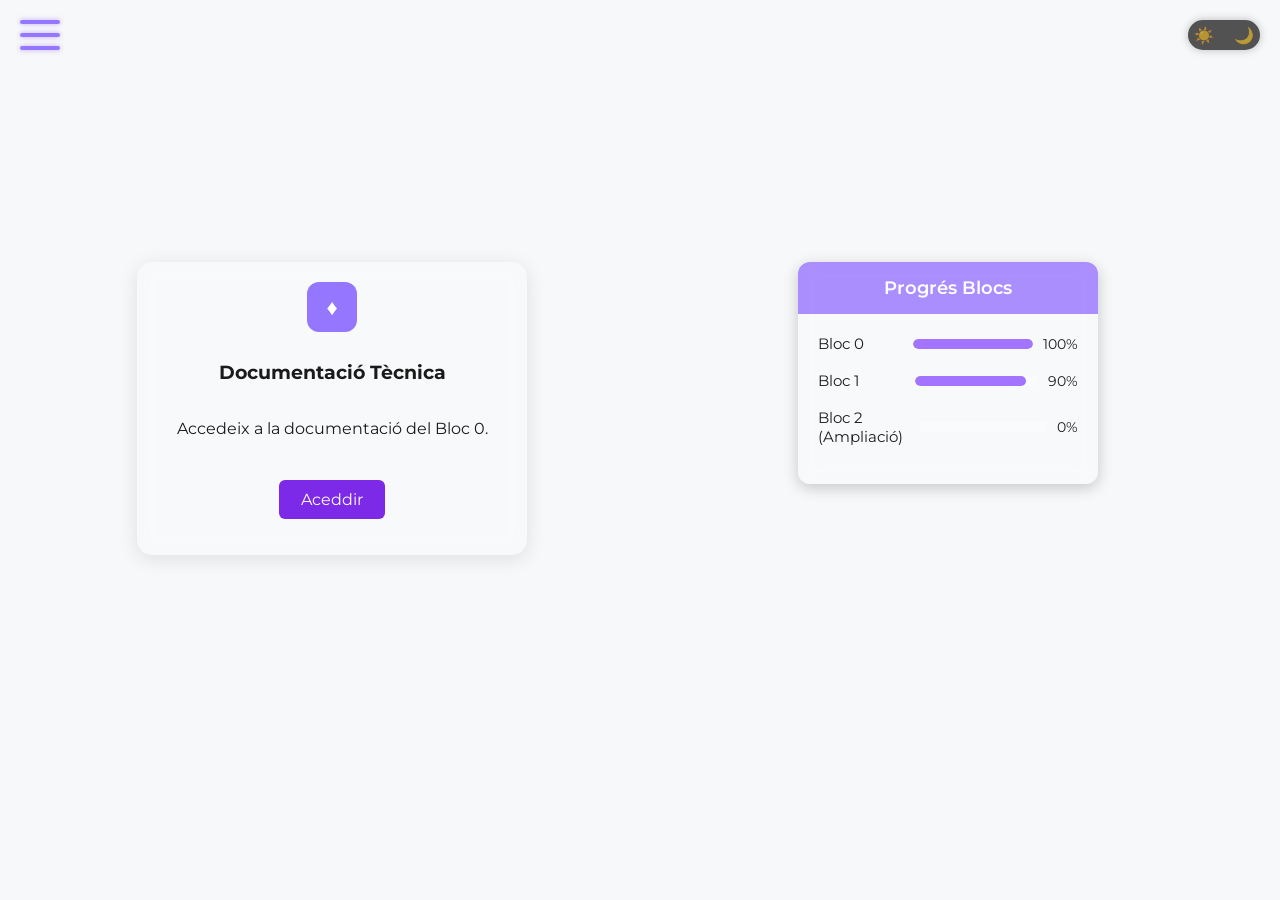
==== index.html @ 5a13313e "Add files via upload" ====
<!DOCTYPE html>
<html lang="ca">
<head>
  <meta charset="UTF-8" />
  <meta name="viewport" content="width=device-width, initial-scale=1.0" />
  <title>Pàgina Principal</title>
  <link rel="icon" type="image/x-icon" href="logo.ico" />
  <link rel="stylesheet" href="styles.css" />
  <link href="https://fonts.googleapis.com/css2?family=Montserrat:wght@300;400;500;600;700&display=swap" rel="stylesheet">
</head>

<body>
  <!-- Botón modo claro/oscuro -->
  <input type="checkbox" id="checkboxInput" />
  <label for="checkboxInput" class="toggleSwitch">
    <span class="sun">☀️</span>
    <span class="moon">🌙</span>
  </label>

  <!-- Menú hamburguesa -->
  <label class="burger" for="burger">
    <input type="checkbox" id="burger" />
    <span></span>
    <span></span>
    <span></span>
  </label>

  <!-- Menú de navegación -->
  <nav class="nav-menu">
    <ul>
      <li><a href="B0/indexb-0.html">Documentació Tècnica</a></li>
      <!-- 
      <li><a href="#">Proyectos</a></li>
      <li><a href="#">Servicios</a></li>
      -->
      <li><a href="#">Contacto</a></li>
    </ul>

    <!-- Barra de búsqueda -->
    <div class="group">
      <svg viewBox="0 0 24 24" aria-hidden="true" class="search-icon">
        <g>
          <path
            d="M21.53 20.47l-3.66-3.66C19.195 15.24 20 13.214 20 11c0-4.97-4.03-9-9-9s-9 
            4.03-9 9 4.03 9 9 9c2.215 0 4.24-.804 5.808-2.13l3.66 
            3.66c.147.146.34.22.53.22s.385-.073.53-.22c.295-.293.295-.767.002-1.06zM3.5 
            11c0-4.135 3.365-7.5 7.5-7.5s7.5 
            3.365 7.5 7.5-3.365 7.5-7.5 7.5-7.5-3.365-7.5-7.5z">
          </path>
        </g>
      </svg>
      <input id="query" class="input" type="search" placeholder="Buscar..." name="searchbar" />
    </div>
  </nav>

  <h1 class="main-title">Pàgina Principal</h1>





  <!-- Tarjetas de ejemplo -->
<div class="cards-container">
  <div class="card">
    <div class="icon">♦︎</div>
    <h3>Documentació Tècnica</h3>
    <p>Accedeix a la documentació del Bloc 0.<p>
    <button class="button" onclick="window.location.href='B0/B0A2.html'">
    Aceddir
    </button>

  </div>

 

    
  
  <div class="progress-card">
  <div class="header">Progrés Blocs</div>
  <div class="body">
    <div class="skill">
      <div class="skill-name html">Bloc 0</div>
      <div class="skill-level">
        <div style="width: 100%" class="skill-percent"></div>
      </div>
      <div class="skill-percent-number">100%</div>
    </div>

    <div class="skill">
      <div class="skill-name css">Bloc 1</div>
      <div class="skill-level">
        <div style="width: 90%" class="skill-percent"></div>
      </div>
      <div class="skill-percent-number">90%</div>
    </div>

    <div class="skill">
      <div class="skill-name js">Bloc 2 (Ampliació)</div>
      <div class="skill-level">
        <div style="width: 0%" class="skill-percent"></div>
      </div>
      <div class="skill-percent-number">0%</div>
    </div>
  </div>
</div>




  <script src="script.js"></script>
  <audio id="clickSound" src="sonidos/sonido boton.mp3" preload="auto"></audio>
</body>
</html>
---- styles.css ----
/* === Tipografía general === */
body {
  font-family: 'Montserrat', sans-serif;
  background-color: #f7f8fa;
  color: #1c1c1c;
  transition: background-color 0.3s ease, color 0.3s ease;
}

/* === Botón modo claro/oscuro === */
#checkboxInput {
  display: none;
}

.toggleSwitch {
  display: flex;
  align-items: center;
  justify-content: space-between;
  position: absolute;
  top: 20px;
  right: 20px;
  width: 60px;
  height: 30px;
  background-color: rgb(82, 82, 82);
  border-radius: 20px;
  cursor: pointer;
  transition-duration: 0.3s;
  padding: 0 6px;
  box-shadow: 0 0 8px rgba(0, 0, 0, 0.25);
  z-index: 20;
}

.toggleSwitch .sun,
.toggleSwitch .moon {
  font-size: 16px;
  opacity: 0.6;
  transition: opacity 0.3s;
}

#checkboxInput:checked + .toggleSwitch {
  background-color: rgb(148, 118, 255);
}

#checkboxInput:checked + .toggleSwitch .sun {
  opacity: 1;
}

#checkboxInput:checked + .toggleSwitch .moon {
  opacity: 0.3;
}

/* === Menú hamburguesa === */
.burger {
  position: fixed;
  top: 20px;
  left: 20px;
  width: 40px;
  height: 30px;
  background: transparent;
  cursor: pointer;
  display: block;
  z-index: 30;
}

.burger input {
  display: none;
}

.burger span {
  display: block;
  position: absolute;
  height: 4px;
  width: 100%;
  background: rgb(148, 118, 255);
  border-radius: 9px;
  opacity: 1;
  left: 0;
  transform: rotate(0deg);
  transition: 0.25s ease-in-out;
  box-shadow: 0 0 5px rgba(148, 118, 255, 0.6);
}

.burger span:nth-of-type(1) { top: 0; transform-origin: left center; }
.burger span:nth-of-type(2) { top: 50%; transform: translateY(-50%); transform-origin: left center; }
.burger span:nth-of-type(3) { top: 100%; transform: translateY(-100%); transform-origin: left center; }

.burger input:checked ~ span:nth-of-type(1) {
  transform: rotate(45deg);
  top: 0;
  left: 5px;
}

.burger input:checked ~ span:nth-of-type(2) {
  width: 0%;
  opacity: 0;
}

.burger input:checked ~ span:nth-of-type(3) {
  transform: rotate(-45deg);
  top: 28px;
  left: 5px;
}

/* === Menú desplegable === */
.nav-menu {
  position: fixed;
  top: 0;
  left: -100%;
  width: 250px;
  height: 100%;
  backdrop-filter: blur(10px);
  background: rgba(124, 58, 237, 0.35);
  box-shadow: 5px 0 20px rgba(0, 0, 0, 0.2);
  border-right: 1px solid rgba(255, 255, 255, 0.2);
  transition: left 0.5s ease;
  padding: 80px 20px 20px;
  z-index: 25;
}

.nav-menu.active {
  left: 0;
}

.nav-menu ul {
  list-style: none;
  padding: 0;
}

.nav-menu ul li {
  margin: 20px 0;
}

.nav-menu ul li a {
  color: white;
  text-decoration: none;
  font-weight: 500;
  transition: color 0.3s;
}

.nav-menu ul li a:hover {
  color: #d1c4ff;
}

/* === Barra de búsqueda === */
.group {
  margin-top: 20px;
  display: flex;
  align-items: center;
  position: relative;
}

.input {
  font-family: "Montserrat", sans-serif;
  width: 100%;
  height: 45px;
  padding-left: 2.5rem;
  border: none;
  border-radius: 12px;
  background-color: rgba(22, 23, 29, 0.6);
  color: #e0dfff;
  outline: none;
  transition: all 0.25s ease;
}

.input::placeholder {
  color: #bdbecb;
}

.search-icon {
  position: absolute;
  left: 1rem;
  fill: #bdbecb;
  width: 1rem;
  height: 1rem;
  pointer-events: none;
}

/* === Tarjetas === */
.card {
  background-color: #fff;
  border-radius: 16px;
  padding: 25px;
  max-width: 320px;
  margin: 40px auto;
  box-shadow: 0 4px 10px rgba(0, 0, 0, 0.1);
  text-align: center;
  transition: all 0.3s ease;
}

.card:hover {
  transform: translateY(-6px);
  box-shadow: 0 0 30px rgba(148, 118, 255, 0.5);
}

.icon {
  background-color: rgb(148, 118, 255);
  color: white;
  font-size: 22px;
  width: 50px;
  height: 50px;
  border-radius: 12px;
  display: flex;
  align-items: center;
  justify-content: center;
  margin: 0 auto 10px;
}

/* === Modo oscuro === */
body.dark-mode {
  background-color: #0f172a;
  color: #e2e8f0;
}

body.dark-mode .card {
  background-color: #1e293b;
  color: #e2e8f0;
}

body.dark-mode .nav-menu {
  background: rgba(60, 40, 120, 0.35);
}

body.dark-mode .burger span {
  background: white;
}


/* ===========================
   ESTILO GENERAL DE BOTONES
=========================== */
.button {
  position: relative;
  padding: 10px 22px;
  border-radius: 6px;
  border: none;
  color: #fff;
  cursor: pointer;
  background-color: #7d2ae8;
  transition: all 0.2s ease;
  font-family: 'Montserrat', sans-serif;
  font-size: 1rem;
}

.button:active {
  transform: scale(0.96);
}

.button:before,
.button:after {
  position: absolute;
  content: "";
  width: 150%;
  left: 50%;
  height: 100%;
  transform: translateX(-50%);
  z-index: -1000;
  background-repeat: no-repeat;
}

.button:hover:before {
  top: -70%;
  background-image: radial-gradient(circle, #7d2ae8 20%, transparent 20%),
    radial-gradient(circle, transparent 20%, #7d2ae8 20%, transparent 30%),
    radial-gradient(circle, #7d2ae8 20%, transparent 20%),
    radial-gradient(circle, #7d2ae8 20%, transparent 20%),
    radial-gradient(circle, transparent 10%, #7d2ae8 15%, transparent 20%),
    radial-gradient(circle, #7d2ae8 20%, transparent 20%),
    radial-gradient(circle, #7d2ae8 20%, transparent 20%),
    radial-gradient(circle, #7d2ae8 20%, transparent 20%),
    radial-gradient(circle, #7d2ae8 20%, transparent 20%);
  background-size: 10% 10%, 20% 20%, 15% 15%, 20% 20%, 18% 18%, 10% 10%, 15% 15%,
    10% 10%, 18% 18%;
  background-position: 50% 120%;
  animation: greentopBubbles 0.6s ease;
}

@keyframes greentopBubbles {
  0% {
    background-position: 5% 90%, 10% 90%, 10% 90%, 15% 90%, 25% 90%, 25% 90%,
      40% 90%, 55% 90%, 70% 90%;
  }
  50% {
    background-position: 0% 80%, 0% 20%, 10% 40%, 20% 0%, 30% 30%, 22% 50%,
      50% 50%, 65% 20%, 90% 30%;
  }
  100% {
    background-position: 0% 70%, 0% 10%, 10% 30%, 20% -10%, 30% 20%, 22% 40%,
      50% 40%, 65% 10%, 90% 20%;
    background-size: 0% 0%;
  }
}

.button:hover::after {
  bottom: -70%;
  background-image: radial-gradient(circle, #7d2ae8 20%, transparent 20%),
    radial-gradient(circle, #7d2ae8 20%, transparent 20%),
    radial-gradient(circle, transparent 10%, #7d2ae8 15%, transparent 20%),
    radial-gradient(circle, #7d2ae8 20%, transparent 20%),
    radial-gradient(circle, #7d2ae8 20%, transparent 20%),
    radial-gradient(circle, #7d2ae8 20%, transparent 20%),
    radial-gradient(circle, #7d2ae8 20%, transparent 20%);
  background-size: 15% 15%, 20% 20%, 18% 18%, 20% 20%, 15% 15%, 20% 20%, 18% 18%;
  background-position: 50% 0%;
  animation: greenbottomBubbles 0.6s ease;
}

@keyframes greenbottomBubbles {
  0% {
    background-position: 10% -10%, 30% 10%, 55% -10%, 70% -10%, 85% -10%,
      70% -10%, 70% 0%;
  }
  50% {
    background-position: 0% 80%, 20% 80%, 45% 60%, 60% 100%, 75% 70%, 95% 60%,
      105% 0%;
  }
  100% {
    background-position: 0% 90%, 20% 90%, 45% 70%, 60% 110%, 75% 80%, 95% 70%,
      110% 10%;
    background-size: 0% 0%;
  }
}

/* ===========================
   CENTRADO DEL BOTÓN EN LAS TARJETAS
=========================== */
.card {
  display: flex;
  flex-direction: column;
  justify-content: center;
  align-items: center;
  text-align: center;
}

.card .button {
  margin-top: 20px;
}

/* CONTENEDOR DE TARJETAS */
.cards-container {
  display: grid;
  grid-template-columns: repeat(auto-fit, minmax(280px, 1fr));
  gap: 2rem; /* Espacio entre tarjetas */
  padding: 2rem;
  justify-items: center;
  align-items: start;
}

/* TARJETAS INDIVIDUALES */
.card {
  background: rgba(255, 255, 255, 0.15); /* efecto translúcido */
  backdrop-filter: blur(10px);
  border-radius: 15px;
  padding: 20px;
  text-align: center;
  color: #fff;
  width: 100%;
  max-width: 350px;
  box-shadow: 0 4px 20px rgba(0, 0, 0, 0.1);
  transition: transform 0.3s ease;
}

.card:hover {
  transform: translateY(-8px);
}

/* 🌞🌚 Estilos para texto dentro de las tarjetas */
.card h3,
.card p {
  color: #1a1a1a;
  transition: color 0.3s ease;
}

/* Texto en modo oscuro */
body.dark-mode .card h3,
body.dark-mode .card p {
  color: #e2e8f0; /* tono claro agradable */
}

/* Botón dentro de las tarjetas */
.card .button {
  margin-top: 10px;
  background-color: #7d2ae8;
  color: #fff;
  transition: background-color 0.3s ease, color 0.3s ease;
}

/* Botón en modo oscuro */
body.dark-mode .card .button {
  background-color: #a78bfa; /* morado más claro para contraste */
  color: #0f172a;
}

/* Hover adaptado */
.card .button:hover {
  background-color: #9f6cff;
}
body.dark-mode .card .button:hover {
  background-color: #c4b5fd;
}

/* Transición general */
.card,
.card .icon,
.card h3,
.card p,
.card .button {
  transition: all 0.3s ease-in-out;
}


/* Titol centrat al index.html*/

/* Envuélvelo con .center-page o añádelo a body si esta vista solo muestra el h1 */
.center-page{
  min-height: 100vh;
  display: grid;
  place-items: center;    /* centra vertical y horizontal */
  padding: 4rem 1rem;
}

.center-page > h1{
  margin: 0;
  font-weight: 800;
  font-size: clamp(2rem, 5vw, 3rem);
  letter-spacing: .3px;
  text-align: center;
  color: var(--text);
  text-shadow: 0 2px 24px rgba(124, 58, 237, .18);
  position: relative;
  isolation: isolate;
}

/* Detalle sutil de acento debajo del título (opcional) */
.center-page > h1::after{
  content: "";
  display: block;
  height: 4px;
  width: min(120px, 30vw);
  margin: .9rem auto 0;
  border-radius: 999px;
  background: linear-gradient(90deg, transparent, var(--primary), transparent);
  opacity: .9;
}


/* Titol animat a totes les pàgines */ 

.main-title {
  font-size: 3rem;
  text-align: center;
  margin-top: 100px;
  opacity: 0;
  transform: translateY(50px);
  transition: all 1s ease;
  color: var(--text-color);
}

.main-title.visible {
  opacity: 1;
  transform: translateY(0);
}

/*Carta progrés */

.progress-card {
  width: 300px;
  background: rgba(255, 255, 255, 0.15);
  backdrop-filter: blur(10px);
  border-radius: 12px;
  box-shadow: 0 4px 15px rgba(0,0,0,0.2);
  overflow: hidden;
  margin: 40px auto;
  color: var(--text-color);
  transition: transform 0.4s ease, border-bottom 0.4s ease;
}

.progress-card:hover {
  border-bottom: 4px solid #a374ff;
  transform: scale(1.05);
}

.progress-card .header {
  background-color: rgba(120, 70, 255, 0.6);
  color: white;
  padding: 15px;
  text-align: center;
  font-weight: 600;
  font-size: 18px;
}

.progress-card .body {
  padding: 20px;
}

.skill {
  display: flex;
  align-items: center;
  margin-bottom: 18px;
}

.skill-name {
  width: 100px;
  font-size: 15px;
}

.skill-level {
  width: 150px;
  height: 10px;
  background-color: rgba(255,255,255,0.3);
  border-radius: 10px;
  overflow: hidden;
  margin-left: 15px;
}

.skill-percent {
  height: 100%;
  background-color: #a374ff;
  border-radius: 10px;
}

.skill-percent-number {
  margin-left: 10px;
  font-size: 14px;
  color: var(--text-color);
}

/* Modo oscuro */
body.dark-mode .progress-card {
  background: rgba(20, 20, 20, 0.7);
  box-shadow: 0 4px 20px rgba(0, 0, 0, 0.5);
}

body.dark-mode .progress-card .header {
  background-color: rgba(140, 90, 255, 0.8);
}
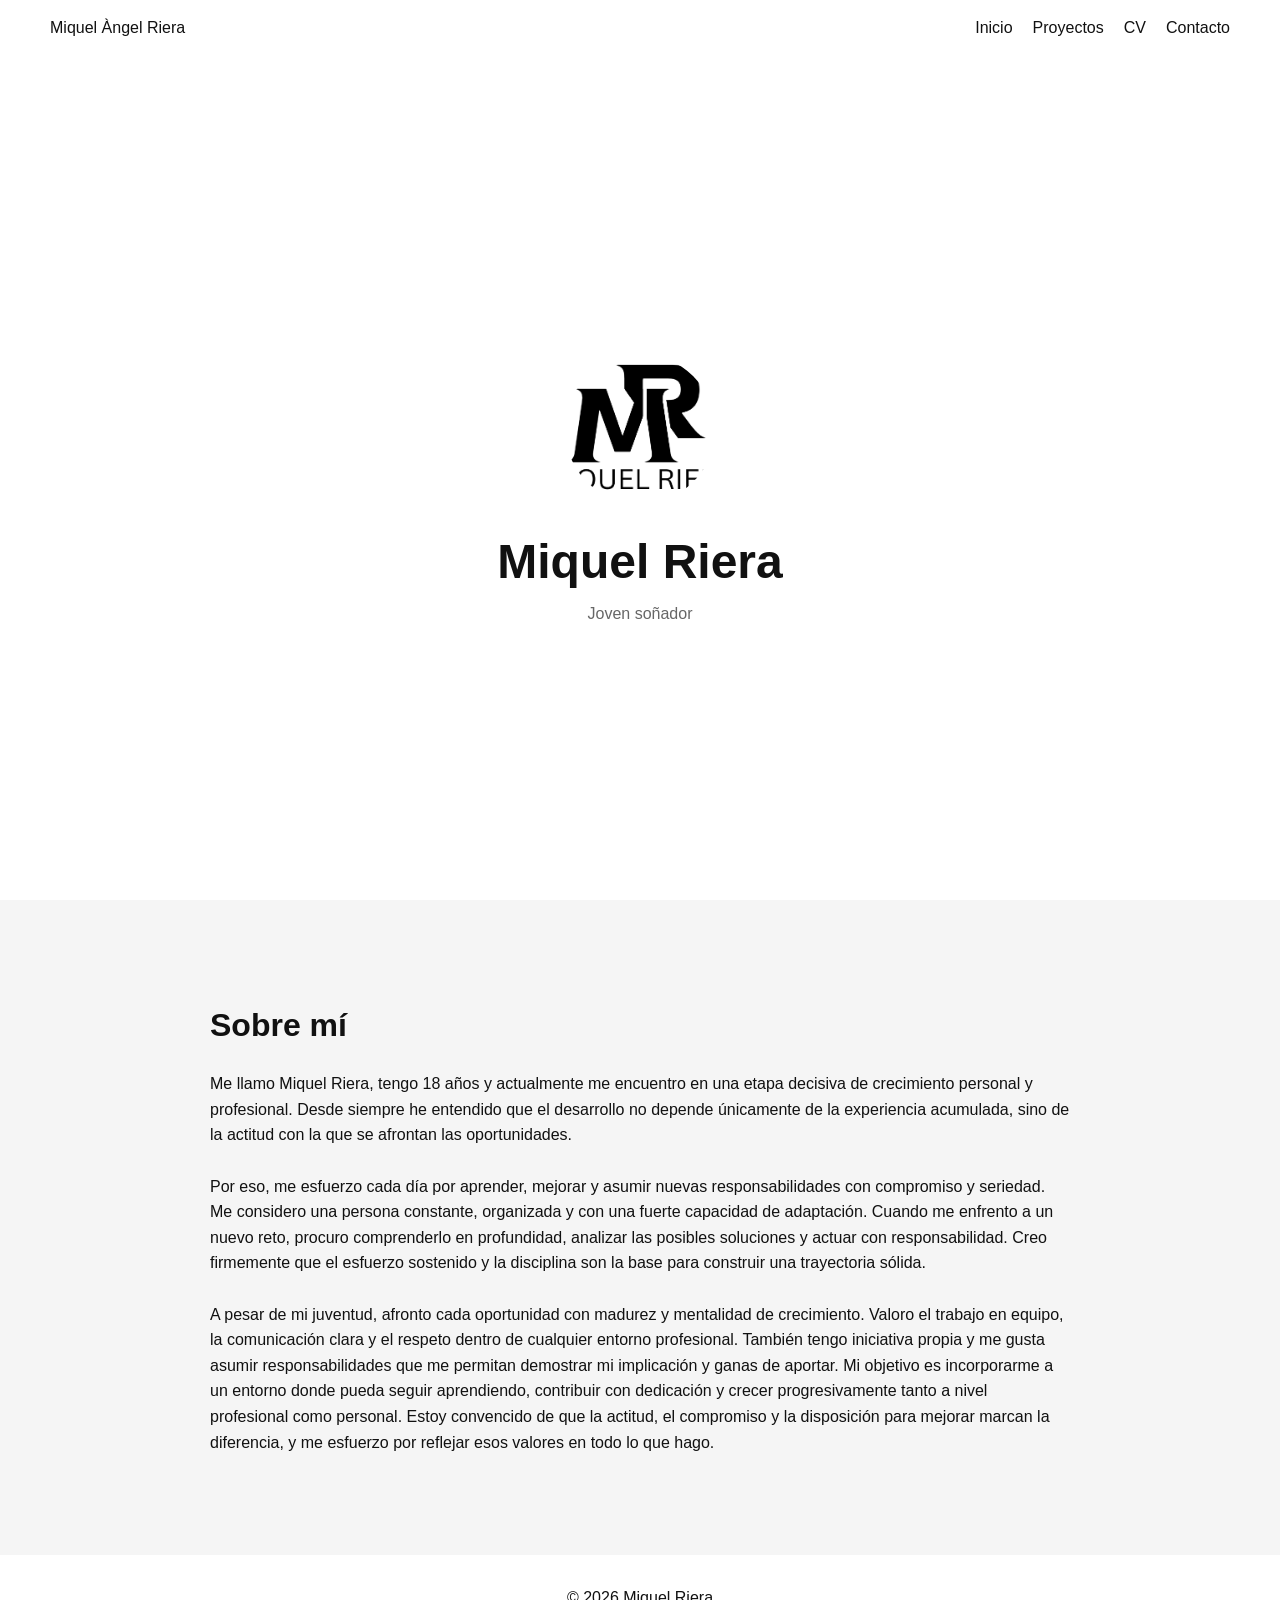
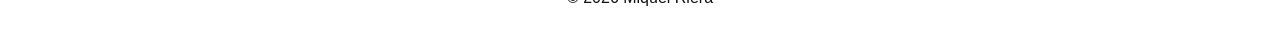
==== commit 44e9d050: "Actualización de contenido." ====
--- a/index.html
+++ b/index.html
@@ -1,113 +1,39 @@
-<!DOCTYPE html>
-<html lang="ca">
-<head>
-  <meta charset="UTF-8" />
-  <meta name="viewport" content="width=device-width, initial-scale=1.0" />
-  <title>Pàgina Principal</title>
-  <link rel="icon" type="image/x-icon" href="logo.ico" />
-  <link rel="stylesheet" href="styles.css" />
-  <link href="https://fonts.googleapis.com/css2?family=Montserrat:wght@300;400;500;600;700&display=swap" rel="stylesheet">
-</head>
-
-<body>
-  <!-- Botón modo claro/oscuro -->
-  <input type="checkbox" id="checkboxInput" />
-  <label for="checkboxInput" class="toggleSwitch">
-    <span class="sun">☀️</span>
-    <span class="moon">🌙</span>
-  </label>
-
-  <!-- Menú hamburguesa -->
-  <label class="burger" for="burger">
-    <input type="checkbox" id="burger" />
-    <span></span>
-    <span></span>
-    <span></span>
-  </label>
-
-  <!-- Menú de navegación -->
-  <nav class="nav-menu">
-    <ul>
-      <li><a href="B0/indexb-0.html">Documentació Tècnica</a></li>
-      <!-- 
-      <li><a href="#">Proyectos</a></li>
-      <li><a href="#">Servicios</a></li>
-      -->
-      <li><a href="#">Contacto</a></li>
-    </ul>
-
-    <!-- Barra de búsqueda -->
-    <div class="group">
-      <svg viewBox="0 0 24 24" aria-hidden="true" class="search-icon">
-        <g>
-          <path
-            d="M21.53 20.47l-3.66-3.66C19.195 15.24 20 13.214 20 11c0-4.97-4.03-9-9-9s-9 
-            4.03-9 9 4.03 9 9 9c2.215 0 4.24-.804 5.808-2.13l3.66 
-            3.66c.147.146.34.22.53.22s.385-.073.53-.22c.295-.293.295-.767.002-1.06zM3.5 
-            11c0-4.135 3.365-7.5 7.5-7.5s7.5 
-            3.365 7.5 7.5-3.365 7.5-7.5 7.5-7.5-3.365-7.5-7.5z">
-          </path>
-        </g>
-      </svg>
-      <input id="query" class="input" type="search" placeholder="Buscar..." name="searchbar" />
-    </div>
-  </nav>
-
-  <h1 class="main-title">Pàgina Principal</h1>
-
-
-
-
-
-  <!-- Tarjetas de ejemplo -->
-<div class="cards-container">
-  <div class="card">
-    <div class="icon">♦︎</div>
-    <h3>Documentació Tècnica</h3>
-    <p>Accedeix a la documentació del Bloc 0.<p>
-    <button class="button" onclick="window.location.href='B0/B0A2.html'">
-    Aceddir
-    </button>
-
-  </div>
-
- 
-
-    
-  
-  <div class="progress-card">
-  <div class="header">Progrés Blocs</div>
-  <div class="body">
-    <div class="skill">
-      <div class="skill-name html">Bloc 0</div>
-      <div class="skill-level">
-        <div style="width: 100%" class="skill-percent"></div>
-      </div>
-      <div class="skill-percent-number">100%</div>
-    </div>
-
-    <div class="skill">
-      <div class="skill-name css">Bloc 1</div>
-      <div class="skill-level">
-        <div style="width: 90%" class="skill-percent"></div>
-      </div>
-      <div class="skill-percent-number">90%</div>
-    </div>
-
-    <div class="skill">
-      <div class="skill-name js">Bloc 2 (Ampliació)</div>
-      <div class="skill-level">
-        <div style="width: 0%" class="skill-percent"></div>
-      </div>
-      <div class="skill-percent-number">0%</div>
-    </div>
-  </div>
-</div>
-
-
-
-
-  <script src="script.js"></script>
-  <audio id="clickSound" src="sonidos/sonido boton.mp3" preload="auto"></audio>
-</body>
-</html>
+<!DOCTYPE html>
+<html lang="es">
+<head>
+    <meta charset="UTF-8">
+    <title>Miquel Riera</title>
+    <link rel="icon" type="image/x-icon" href="assets/logo.ico">
+    <link rel="stylesheet" href="styles.css">
+</head>
+<body>
+
+<nav>
+    <div class="logo">Miquel Àngel Riera</div>
+    <ul>
+        <li><a href="index.html">Inicio</a></li>
+        <li><a href="proyectos.html">Proyectos</a></li>
+        <li><a href="cv.html">CV</a></li>
+        <li><a href="contacto.html">Contacto</a></li>
+    </ul>
+</nav>
+
+<header class="small-header">
+    <img src="assets/logo.ico" alt="Tu Foto">
+    <h1>Miquel Riera</h1>
+    <p class="subtitle">Joven soñador</p>
+</header>
+
+<section>
+    <h2>Sobre mí</h2>
+    <p>
+       Me llamo Miquel Riera, tengo 18 años y actualmente me encuentro en una etapa decisiva de crecimiento personal y profesional. Desde siempre he entendido que el desarrollo no depende únicamente de la experiencia acumulada, sino de la actitud con la que se afrontan las oportunidades. <br> <br>Por eso, me esfuerzo cada día por aprender, mejorar y asumir nuevas responsabilidades con compromiso y seriedad. Me considero una persona constante, organizada y con una fuerte capacidad de adaptación. Cuando me enfrento a un nuevo reto, procuro comprenderlo en profundidad, analizar las posibles soluciones y actuar con responsabilidad. Creo firmemente que el esfuerzo sostenido y la disciplina son la base para construir una trayectoria sólida. <br> <br>A pesar de mi juventud, afronto cada oportunidad con madurez y mentalidad de crecimiento. Valoro el trabajo en equipo, la comunicación clara y el respeto dentro de cualquier entorno profesional. También tengo iniciativa propia y me gusta asumir responsabilidades que me permitan demostrar mi implicación y ganas de aportar. Mi objetivo es incorporarme a un entorno donde pueda seguir aprendiendo, contribuir con dedicación y crecer progresivamente tanto a nivel profesional como personal. Estoy convencido de que la actitud, el compromiso y la disposición para mejorar marcan la diferencia, y me esfuerzo por reflejar esos valores en todo lo que hago.
+    </p>
+</section>
+
+<footer>
+    © 2026 Miquel Riera
+</footer>
+
+</body>
+</html>
--- a/styles.css
+++ b/styles.css
@@ -1,534 +1,132 @@
-/* === Tipografía general === */
-body {
-  font-family: 'Montserrat', sans-serif;
-  background-color: #f7f8fa;
-  color: #1c1c1c;
-  transition: background-color 0.3s ease, color 0.3s ease;
-}
-
-/* === Botón modo claro/oscuro === */
-#checkboxInput {
-  display: none;
-}
-
-.toggleSwitch {
-  display: flex;
-  align-items: center;
-  justify-content: space-between;
-  position: absolute;
-  top: 20px;
-  right: 20px;
-  width: 60px;
-  height: 30px;
-  background-color: rgb(82, 82, 82);
-  border-radius: 20px;
-  cursor: pointer;
-  transition-duration: 0.3s;
-  padding: 0 6px;
-  box-shadow: 0 0 8px rgba(0, 0, 0, 0.25);
-  z-index: 20;
-}
-
-.toggleSwitch .sun,
-.toggleSwitch .moon {
-  font-size: 16px;
-  opacity: 0.6;
-  transition: opacity 0.3s;
-}
-
-#checkboxInput:checked + .toggleSwitch {
-  background-color: rgb(148, 118, 255);
-}
-
-#checkboxInput:checked + .toggleSwitch .sun {
-  opacity: 1;
-}
-
-#checkboxInput:checked + .toggleSwitch .moon {
-  opacity: 0.3;
-}
-
-/* === Menú hamburguesa === */
-.burger {
-  position: fixed;
-  top: 20px;
-  left: 20px;
-  width: 40px;
-  height: 30px;
-  background: transparent;
-  cursor: pointer;
-  display: block;
-  z-index: 30;
-}
-
-.burger input {
-  display: none;
-}
-
-.burger span {
-  display: block;
-  position: absolute;
-  height: 4px;
-  width: 100%;
-  background: rgb(148, 118, 255);
-  border-radius: 9px;
-  opacity: 1;
-  left: 0;
-  transform: rotate(0deg);
-  transition: 0.25s ease-in-out;
-  box-shadow: 0 0 5px rgba(148, 118, 255, 0.6);
-}
-
-.burger span:nth-of-type(1) { top: 0; transform-origin: left center; }
-.burger span:nth-of-type(2) { top: 50%; transform: translateY(-50%); transform-origin: left center; }
-.burger span:nth-of-type(3) { top: 100%; transform: translateY(-100%); transform-origin: left center; }
-
-.burger input:checked ~ span:nth-of-type(1) {
-  transform: rotate(45deg);
-  top: 0;
-  left: 5px;
-}
-
-.burger input:checked ~ span:nth-of-type(2) {
-  width: 0%;
-  opacity: 0;
-}
-
-.burger input:checked ~ span:nth-of-type(3) {
-  transform: rotate(-45deg);
-  top: 28px;
-  left: 5px;
-}
-
-/* === Menú desplegable === */
-.nav-menu {
-  position: fixed;
-  top: 0;
-  left: -100%;
-  width: 250px;
-  height: 100%;
-  backdrop-filter: blur(10px);
-  background: rgba(124, 58, 237, 0.35);
-  box-shadow: 5px 0 20px rgba(0, 0, 0, 0.2);
-  border-right: 1px solid rgba(255, 255, 255, 0.2);
-  transition: left 0.5s ease;
-  padding: 80px 20px 20px;
-  z-index: 25;
-}
-
-.nav-menu.active {
-  left: 0;
-}
-
-.nav-menu ul {
-  list-style: none;
-  padding: 0;
-}
-
-.nav-menu ul li {
-  margin: 20px 0;
-}
-
-.nav-menu ul li a {
-  color: white;
-  text-decoration: none;
-  font-weight: 500;
-  transition: color 0.3s;
-}
-
-.nav-menu ul li a:hover {
-  color: #d1c4ff;
-}
-
-/* === Barra de búsqueda === */
-.group {
-  margin-top: 20px;
-  display: flex;
-  align-items: center;
-  position: relative;
-}
-
-.input {
-  font-family: "Montserrat", sans-serif;
-  width: 100%;
-  height: 45px;
-  padding-left: 2.5rem;
-  border: none;
-  border-radius: 12px;
-  background-color: rgba(22, 23, 29, 0.6);
-  color: #e0dfff;
-  outline: none;
-  transition: all 0.25s ease;
-}
-
-.input::placeholder {
-  color: #bdbecb;
-}
-
-.search-icon {
-  position: absolute;
-  left: 1rem;
-  fill: #bdbecb;
-  width: 1rem;
-  height: 1rem;
-  pointer-events: none;
-}
-
-/* === Tarjetas === */
-.card {
-  background-color: #fff;
-  border-radius: 16px;
-  padding: 25px;
-  max-width: 320px;
-  margin: 40px auto;
-  box-shadow: 0 4px 10px rgba(0, 0, 0, 0.1);
-  text-align: center;
-  transition: all 0.3s ease;
-}
-
-.card:hover {
-  transform: translateY(-6px);
-  box-shadow: 0 0 30px rgba(148, 118, 255, 0.5);
-}
-
-.icon {
-  background-color: rgb(148, 118, 255);
-  color: white;
-  font-size: 22px;
-  width: 50px;
-  height: 50px;
-  border-radius: 12px;
-  display: flex;
-  align-items: center;
-  justify-content: center;
-  margin: 0 auto 10px;
-}
-
-/* === Modo oscuro === */
-body.dark-mode {
-  background-color: #0f172a;
-  color: #e2e8f0;
-}
-
-body.dark-mode .card {
-  background-color: #1e293b;
-  color: #e2e8f0;
-}
-
-body.dark-mode .nav-menu {
-  background: rgba(60, 40, 120, 0.35);
-}
-
-body.dark-mode .burger span {
-  background: white;
-}
-
-
-/* ===========================
-   ESTILO GENERAL DE BOTONES
-=========================== */
-.button {
-  position: relative;
-  padding: 10px 22px;
-  border-radius: 6px;
-  border: none;
-  color: #fff;
-  cursor: pointer;
-  background-color: #7d2ae8;
-  transition: all 0.2s ease;
-  font-family: 'Montserrat', sans-serif;
-  font-size: 1rem;
-}
-
-.button:active {
-  transform: scale(0.96);
-}
-
-.button:before,
-.button:after {
-  position: absolute;
-  content: "";
-  width: 150%;
-  left: 50%;
-  height: 100%;
-  transform: translateX(-50%);
-  z-index: -1000;
-  background-repeat: no-repeat;
-}
-
-.button:hover:before {
-  top: -70%;
-  background-image: radial-gradient(circle, #7d2ae8 20%, transparent 20%),
-    radial-gradient(circle, transparent 20%, #7d2ae8 20%, transparent 30%),
-    radial-gradient(circle, #7d2ae8 20%, transparent 20%),
-    radial-gradient(circle, #7d2ae8 20%, transparent 20%),
-    radial-gradient(circle, transparent 10%, #7d2ae8 15%, transparent 20%),
-    radial-gradient(circle, #7d2ae8 20%, transparent 20%),
-    radial-gradient(circle, #7d2ae8 20%, transparent 20%),
-    radial-gradient(circle, #7d2ae8 20%, transparent 20%),
-    radial-gradient(circle, #7d2ae8 20%, transparent 20%);
-  background-size: 10% 10%, 20% 20%, 15% 15%, 20% 20%, 18% 18%, 10% 10%, 15% 15%,
-    10% 10%, 18% 18%;
-  background-position: 50% 120%;
-  animation: greentopBubbles 0.6s ease;
-}
-
-@keyframes greentopBubbles {
-  0% {
-    background-position: 5% 90%, 10% 90%, 10% 90%, 15% 90%, 25% 90%, 25% 90%,
-      40% 90%, 55% 90%, 70% 90%;
-  }
-  50% {
-    background-position: 0% 80%, 0% 20%, 10% 40%, 20% 0%, 30% 30%, 22% 50%,
-      50% 50%, 65% 20%, 90% 30%;
-  }
-  100% {
-    background-position: 0% 70%, 0% 10%, 10% 30%, 20% -10%, 30% 20%, 22% 40%,
-      50% 40%, 65% 10%, 90% 20%;
-    background-size: 0% 0%;
-  }
-}
-
-.button:hover::after {
-  bottom: -70%;
-  background-image: radial-gradient(circle, #7d2ae8 20%, transparent 20%),
-    radial-gradient(circle, #7d2ae8 20%, transparent 20%),
-    radial-gradient(circle, transparent 10%, #7d2ae8 15%, transparent 20%),
-    radial-gradient(circle, #7d2ae8 20%, transparent 20%),
-    radial-gradient(circle, #7d2ae8 20%, transparent 20%),
-    radial-gradient(circle, #7d2ae8 20%, transparent 20%),
-    radial-gradient(circle, #7d2ae8 20%, transparent 20%);
-  background-size: 15% 15%, 20% 20%, 18% 18%, 20% 20%, 15% 15%, 20% 20%, 18% 18%;
-  background-position: 50% 0%;
-  animation: greenbottomBubbles 0.6s ease;
-}
-
-@keyframes greenbottomBubbles {
-  0% {
-    background-position: 10% -10%, 30% 10%, 55% -10%, 70% -10%, 85% -10%,
-      70% -10%, 70% 0%;
-  }
-  50% {
-    background-position: 0% 80%, 20% 80%, 45% 60%, 60% 100%, 75% 70%, 95% 60%,
-      105% 0%;
-  }
-  100% {
-    background-position: 0% 90%, 20% 90%, 45% 70%, 60% 110%, 75% 80%, 95% 70%,
-      110% 10%;
-    background-size: 0% 0%;
-  }
-}
-
-/* ===========================
-   CENTRADO DEL BOTÓN EN LAS TARJETAS
-=========================== */
-.card {
-  display: flex;
-  flex-direction: column;
-  justify-content: center;
-  align-items: center;
-  text-align: center;
-}
-
-.card .button {
-  margin-top: 20px;
-}
-
-/* CONTENEDOR DE TARJETAS */
-.cards-container {
-  display: grid;
-  grid-template-columns: repeat(auto-fit, minmax(280px, 1fr));
-  gap: 2rem; /* Espacio entre tarjetas */
-  padding: 2rem;
-  justify-items: center;
-  align-items: start;
-}
-
-/* TARJETAS INDIVIDUALES */
-.card {
-  background: rgba(255, 255, 255, 0.15); /* efecto translúcido */
-  backdrop-filter: blur(10px);
-  border-radius: 15px;
-  padding: 20px;
-  text-align: center;
-  color: #fff;
-  width: 100%;
-  max-width: 350px;
-  box-shadow: 0 4px 20px rgba(0, 0, 0, 0.1);
-  transition: transform 0.3s ease;
-}
-
-.card:hover {
-  transform: translateY(-8px);
-}
-
-/* 🌞🌚 Estilos para texto dentro de las tarjetas */
-.card h3,
-.card p {
-  color: #1a1a1a;
-  transition: color 0.3s ease;
-}
-
-/* Texto en modo oscuro */
-body.dark-mode .card h3,
-body.dark-mode .card p {
-  color: #e2e8f0; /* tono claro agradable */
-}
-
-/* Botón dentro de las tarjetas */
-.card .button {
-  margin-top: 10px;
-  background-color: #7d2ae8;
-  color: #fff;
-  transition: background-color 0.3s ease, color 0.3s ease;
-}
-
-/* Botón en modo oscuro */
-body.dark-mode .card .button {
-  background-color: #a78bfa; /* morado más claro para contraste */
-  color: #0f172a;
-}
-
-/* Hover adaptado */
-.card .button:hover {
-  background-color: #9f6cff;
-}
-body.dark-mode .card .button:hover {
-  background-color: #c4b5fd;
-}
-
-/* Transición general */
-.card,
-.card .icon,
-.card h3,
-.card p,
-.card .button {
-  transition: all 0.3s ease-in-out;
-}
-
-
-/* Titol centrat al index.html*/
-
-/* Envuélvelo con .center-page o añádelo a body si esta vista solo muestra el h1 */
-.center-page{
-  min-height: 100vh;
-  display: grid;
-  place-items: center;    /* centra vertical y horizontal */
-  padding: 4rem 1rem;
-}
-
-.center-page > h1{
-  margin: 0;
-  font-weight: 800;
-  font-size: clamp(2rem, 5vw, 3rem);
-  letter-spacing: .3px;
-  text-align: center;
-  color: var(--text);
-  text-shadow: 0 2px 24px rgba(124, 58, 237, .18);
-  position: relative;
-  isolation: isolate;
-}
-
-/* Detalle sutil de acento debajo del título (opcional) */
-.center-page > h1::after{
-  content: "";
-  display: block;
-  height: 4px;
-  width: min(120px, 30vw);
-  margin: .9rem auto 0;
-  border-radius: 999px;
-  background: linear-gradient(90deg, transparent, var(--primary), transparent);
-  opacity: .9;
-}
-
-
-/* Titol animat a totes les pàgines */ 
-
-.main-title {
-  font-size: 3rem;
-  text-align: center;
-  margin-top: 100px;
-  opacity: 0;
-  transform: translateY(50px);
-  transition: all 1s ease;
-  color: var(--text-color);
-}
-
-.main-title.visible {
-  opacity: 1;
-  transform: translateY(0);
-}
-
-/*Carta progrés */
-
-.progress-card {
-  width: 300px;
-  background: rgba(255, 255, 255, 0.15);
-  backdrop-filter: blur(10px);
-  border-radius: 12px;
-  box-shadow: 0 4px 15px rgba(0,0,0,0.2);
-  overflow: hidden;
-  margin: 40px auto;
-  color: var(--text-color);
-  transition: transform 0.4s ease, border-bottom 0.4s ease;
-}
-
-.progress-card:hover {
-  border-bottom: 4px solid #a374ff;
-  transform: scale(1.05);
-}
-
-.progress-card .header {
-  background-color: rgba(120, 70, 255, 0.6);
-  color: white;
-  padding: 15px;
-  text-align: center;
-  font-weight: 600;
-  font-size: 18px;
-}
-
-.progress-card .body {
-  padding: 20px;
-}
-
-.skill {
-  display: flex;
-  align-items: center;
-  margin-bottom: 18px;
-}
-
-.skill-name {
-  width: 100px;
-  font-size: 15px;
-}
-
-.skill-level {
-  width: 150px;
-  height: 10px;
-  background-color: rgba(255,255,255,0.3);
-  border-radius: 10px;
-  overflow: hidden;
-  margin-left: 15px;
-}
-
-.skill-percent {
-  height: 100%;
-  background-color: #a374ff;
-  border-radius: 10px;
-}
-
-.skill-percent-number {
-  margin-left: 10px;
-  font-size: 14px;
-  color: var(--text-color);
-}
-
-/* Modo oscuro */
-body.dark-mode .progress-card {
-  background: rgba(20, 20, 20, 0.7);
-  box-shadow: 0 4px 20px rgba(0, 0, 0, 0.5);
-}
-
-body.dark-mode .progress-card .header {
-  background-color: rgba(140, 90, 255, 0.8);
-}
+* {
+    margin: 0;
+    padding: 0;
+    box-sizing: border-box;
+}
+
+body {
+    font-family: 'Inter', sans-serif;
+    background: #f5f5f5;
+    color: #111;
+    line-height: 1.6;
+    scroll-behavior: smooth;
+}
+
+/* NAV */
+
+nav {
+    position: fixed;
+    width: 100%;
+    top: 0;
+    background: rgba(255,255,255,0.9);
+    backdrop-filter: blur(10px);
+    display: flex;
+    justify-content: space-between;
+    padding: 15px 50px;
+    z-index: 1000;
+}
+
+nav ul {
+    display: flex;
+    list-style: none;
+}
+
+nav li {
+    margin-left: 20px;
+}
+
+nav a {
+    text-decoration: none;
+    color: #111;
+    font-weight: 500;
+}
+
+nav a:hover {
+    color: #0077ff;
+}
+
+/* HEADER */
+
+header {
+    height: 100vh;
+    display: flex;
+    flex-direction: column;
+    justify-content: center;
+    align-items: center;
+    background: white;
+    text-align: center;
+    padding-top: 80px;
+}
+
+header img {
+    width: 150px;
+    height: 150px;
+    border-radius: 50%;
+    object-fit: cover;
+    margin-bottom: 20px;
+}
+
+h1 {
+    font-size: 3rem;
+}
+
+.subtitle {
+    color: #666;
+}
+
+section {
+    max-width: 900px;
+    margin: 100px auto;
+    padding: 0 20px;
+}
+
+h2 {
+    margin-bottom: 20px;
+    font-size: 2rem;
+}
+
+.highlight {
+    color: #0077ff;
+}
+
+/* PROYECTOS */
+
+.project-card {
+    background: white;
+    padding: 20px;
+    margin-bottom: 20px;
+    border-radius: 10px;
+    transition: transform 0.3s ease;
+}
+
+.project-card:hover {
+    transform: translateY(-5px);
+}
+
+.project-card a {
+    color: #0077ff;
+    text-decoration: none;
+}
+
+/* BOTÓN */
+
+.btn {
+    display: inline-block;
+    padding: 10px 20px;
+    background: #0077ff;
+    color: white;
+    border-radius: 5px;
+    text-decoration: none;
+    transition: 0.3s;
+}
+
+.btn:hover {
+    background: #005fcc;
+}
+
+footer {
+    text-align: center;
+    padding: 30px;
+    background: white;
+    margin-top: 50px;
+}
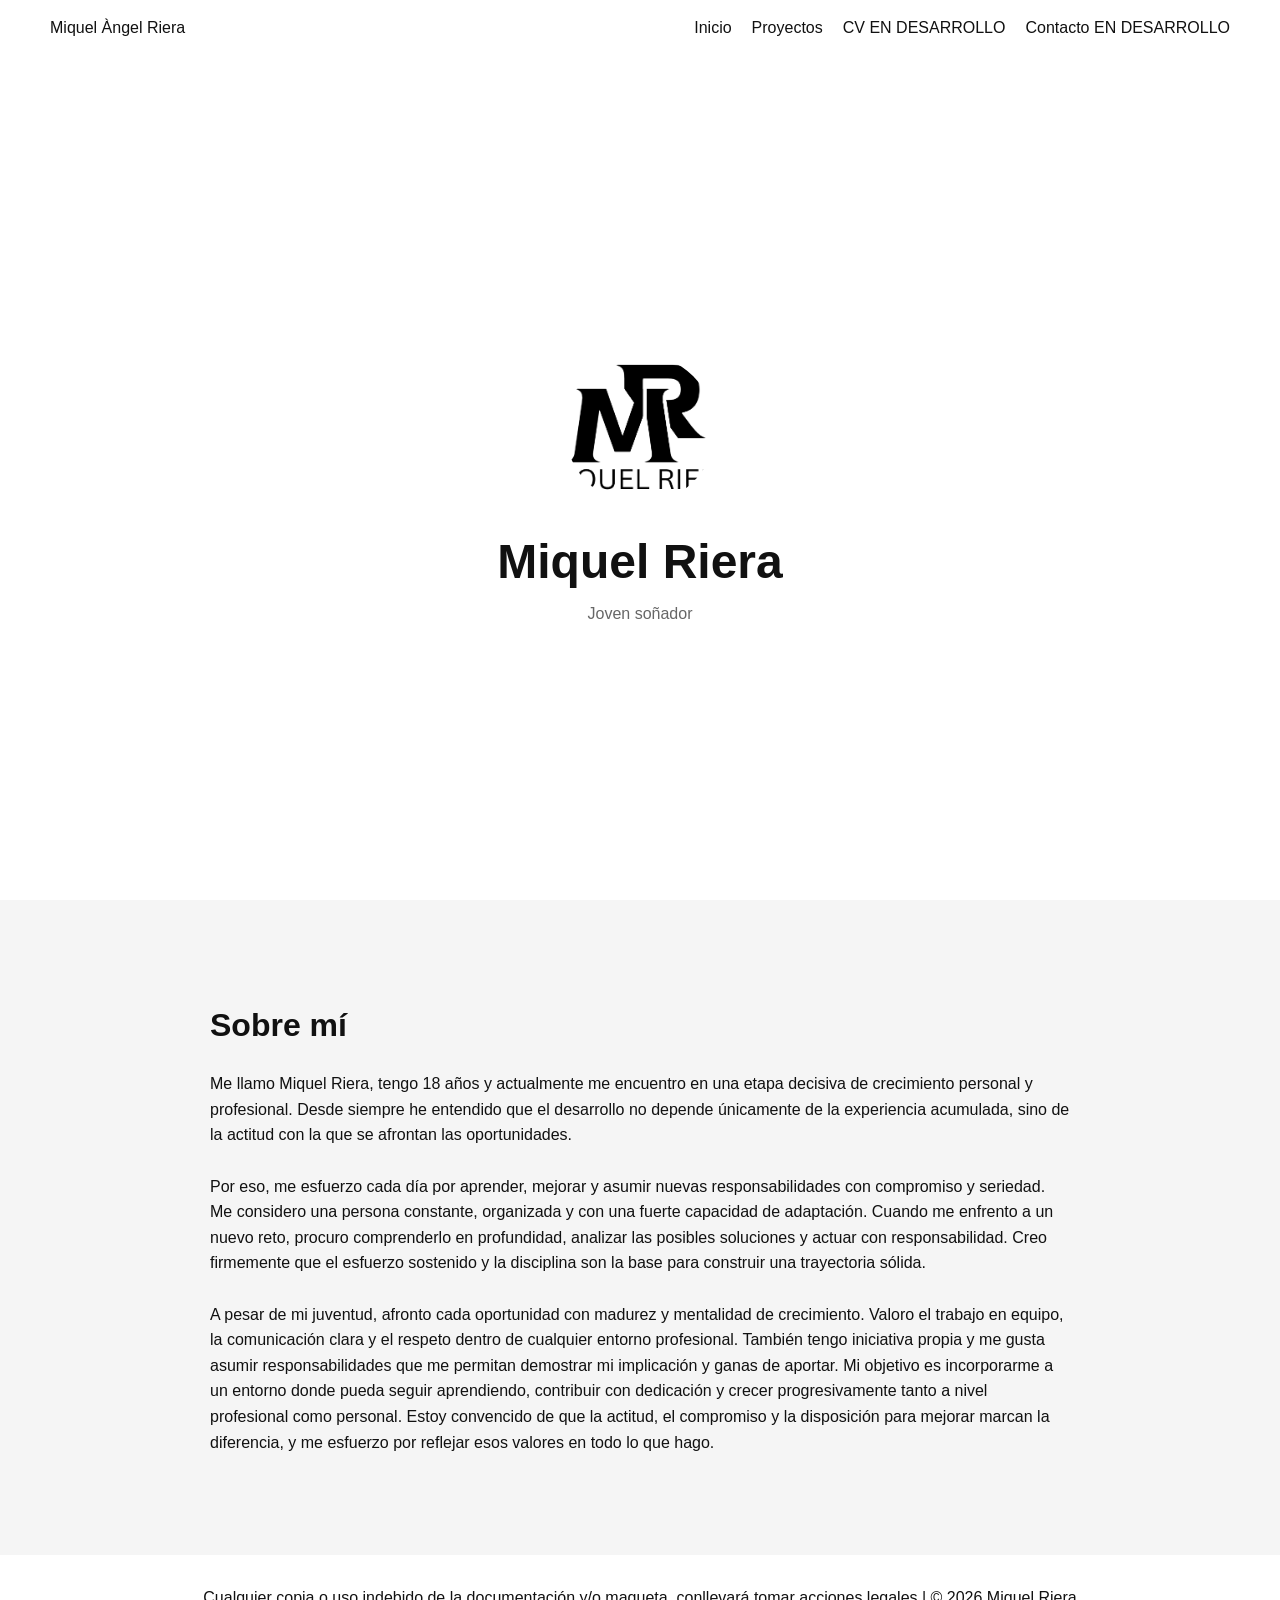
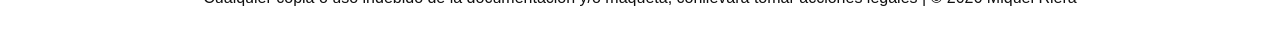
==== commit 2f322744: "Se han actualizado las politicas de privacidad" ====
--- a/index.html
+++ b/index.html
@@ -13,8 +13,8 @@
     <ul>
         <li><a href="index.html">Inicio</a></li>
         <li><a href="proyectos.html">Proyectos</a></li>
-        <li><a href="cv.html">CV</a></li>
-        <li><a href="contacto.html">Contacto</a></li>
+        <li><a href="--cv.html">CV EN DESARROLLO</a></li>
+        <li><a href="--contacto.html">Contacto EN DESARROLLO</a></li>
     </ul>
 </nav>
 
@@ -32,7 +32,7 @@
 </section>
 
 <footer>
-    © 2026 Miquel Riera
+    Cualquier copia o uso indebido de la documentación y/o maqueta, conllevará tomar acciones legales | © 2026 Miquel Riera
 </footer>
 
 </body>
--- a/styles.css
+++ b/styles.css
@@ -1,12 +1,14 @@
 * {
     margin: 0;
     padding: 0;
+    /* MIQUEL RIERA */ 
     box-sizing: border-box;
 }
 
 body {
     font-family: 'Inter', sans-serif;
     background: #f5f5f5;
+    /* MIQUEL RIERA */ 
     color: #111;
     line-height: 1.6;
     scroll-behavior: smooth;
@@ -18,6 +20,7 @@
     position: fixed;
     width: 100%;
     top: 0;
+    /* MIQUEL RIERA */ 
     background: rgba(255,255,255,0.9);
     backdrop-filter: blur(10px);
     display: flex;
@@ -38,13 +41,14 @@
 nav a {
     text-decoration: none;
     color: #111;
+    /* MIQUEL RIERA */ 
     font-weight: 500;
 }
 
 nav a:hover {
     color: #0077ff;
 }
-
+/* MIQUEL RIERA */ 
 /* HEADER */
 
 header {
@@ -57,7 +61,7 @@
     text-align: center;
     padding-top: 80px;
 }
-
+/* MIQUEL RIERA */ 
 header img {
     width: 150px;
     height: 150px;
@@ -65,32 +69,31 @@
     object-fit: cover;
     margin-bottom: 20px;
 }
-
+/* MIQUEL RIERA */ 
 h1 {
     font-size: 3rem;
 }
-
+/* MIQUEL RIERA */ 
 .subtitle {
     color: #666;
 }
-
+/* MIQUEL RIERA */ 
 section {
     max-width: 900px;
     margin: 100px auto;
     padding: 0 20px;
 }
-
+/* MIQUEL RIERA */ 
 h2 {
     margin-bottom: 20px;
     font-size: 2rem;
 }
-
+/* MIQUEL RIERA */ 
 .highlight {
     color: #0077ff;
 }
 
-/* PROYECTOS */
-
+/* MIQUEL RIERA */ 
 .project-card {
     background: white;
     padding: 20px;
@@ -98,7 +101,7 @@
     border-radius: 10px;
     transition: transform 0.3s ease;
 }
-
+/* MIQUEL RIERA */ 
 .project-card:hover {
     transform: translateY(-5px);
 }
@@ -108,8 +111,7 @@
     text-decoration: none;
 }
 
-/* BOTÓN */
-
+/* MIQUEL RIERA */ 
 .btn {
     display: inline-block;
     padding: 10px 20px;
@@ -120,6 +122,7 @@
     transition: 0.3s;
 }
 
+/* MIQUEL RIERA */ 
 .btn:hover {
     background: #005fcc;
 }
@@ -129,4 +132,7 @@
     padding: 30px;
     background: white;
     margin-top: 50px;
-}+}
+
+
+/* MIQUEL RIERA */ 
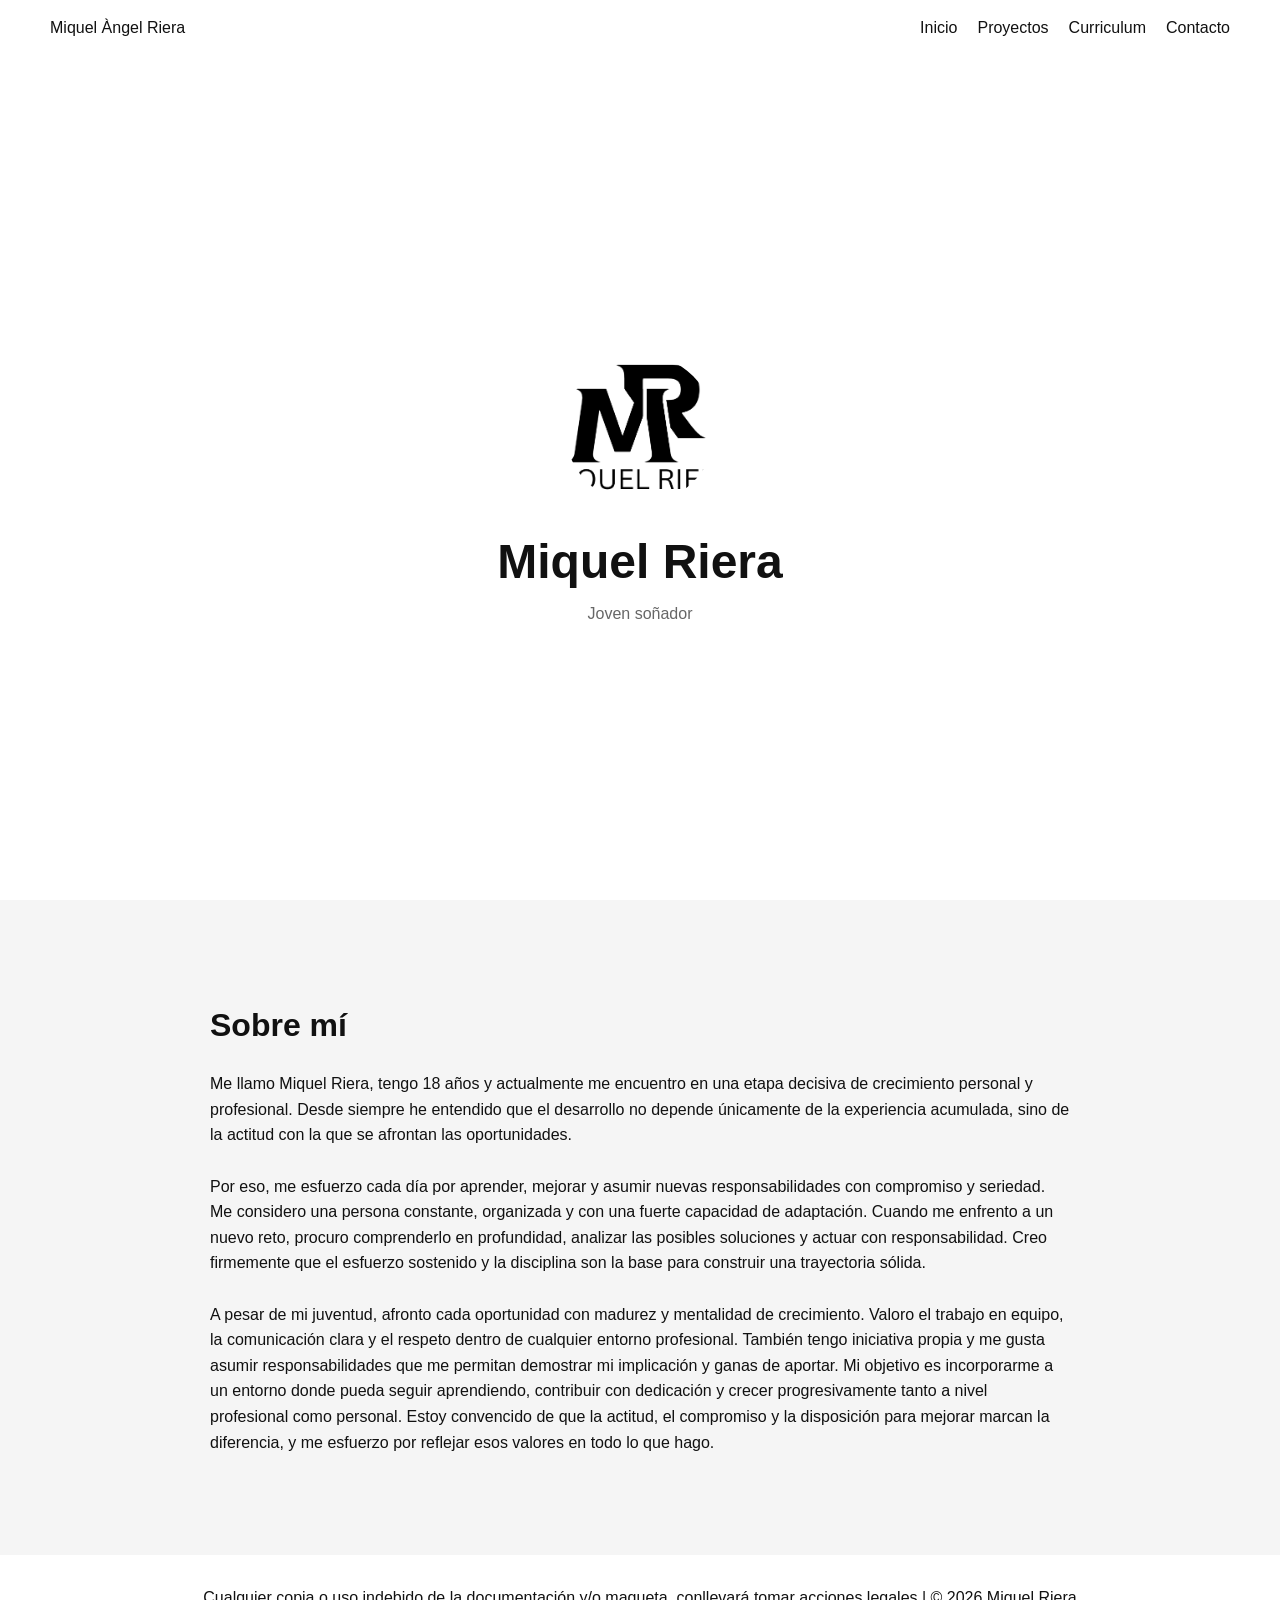
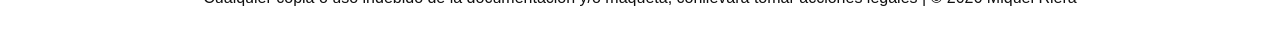
==== commit 42fd927a: "Actualización Información" ====
--- a/index.html
+++ b/index.html
@@ -13,8 +13,8 @@
     <ul>
         <li><a href="index.html">Inicio</a></li>
         <li><a href="proyectos.html">Proyectos</a></li>
-        <li><a href="--cv.html">CV EN DESARROLLO</a></li>
-        <li><a href="--contacto.html">Contacto EN DESARROLLO</a></li>
+        <li><a href="cv.html">Curriculum</a></li>
+        <li><a href="contacto.html">Contacto</a></li>
     </ul>
 </nav>
 
--- a/styles.css
+++ b/styles.css
@@ -135,4 +135,17 @@
 }
 
 
-/* MIQUEL RIERA */ +/* MIQUEL RIERA */ 
+
+
+
+.page-section {
+    display: flex;
+    flex-direction: column;
+    align-items: center;
+}
+
+.cv-viewer {
+    width: 80%;
+    height: 800px;
+}
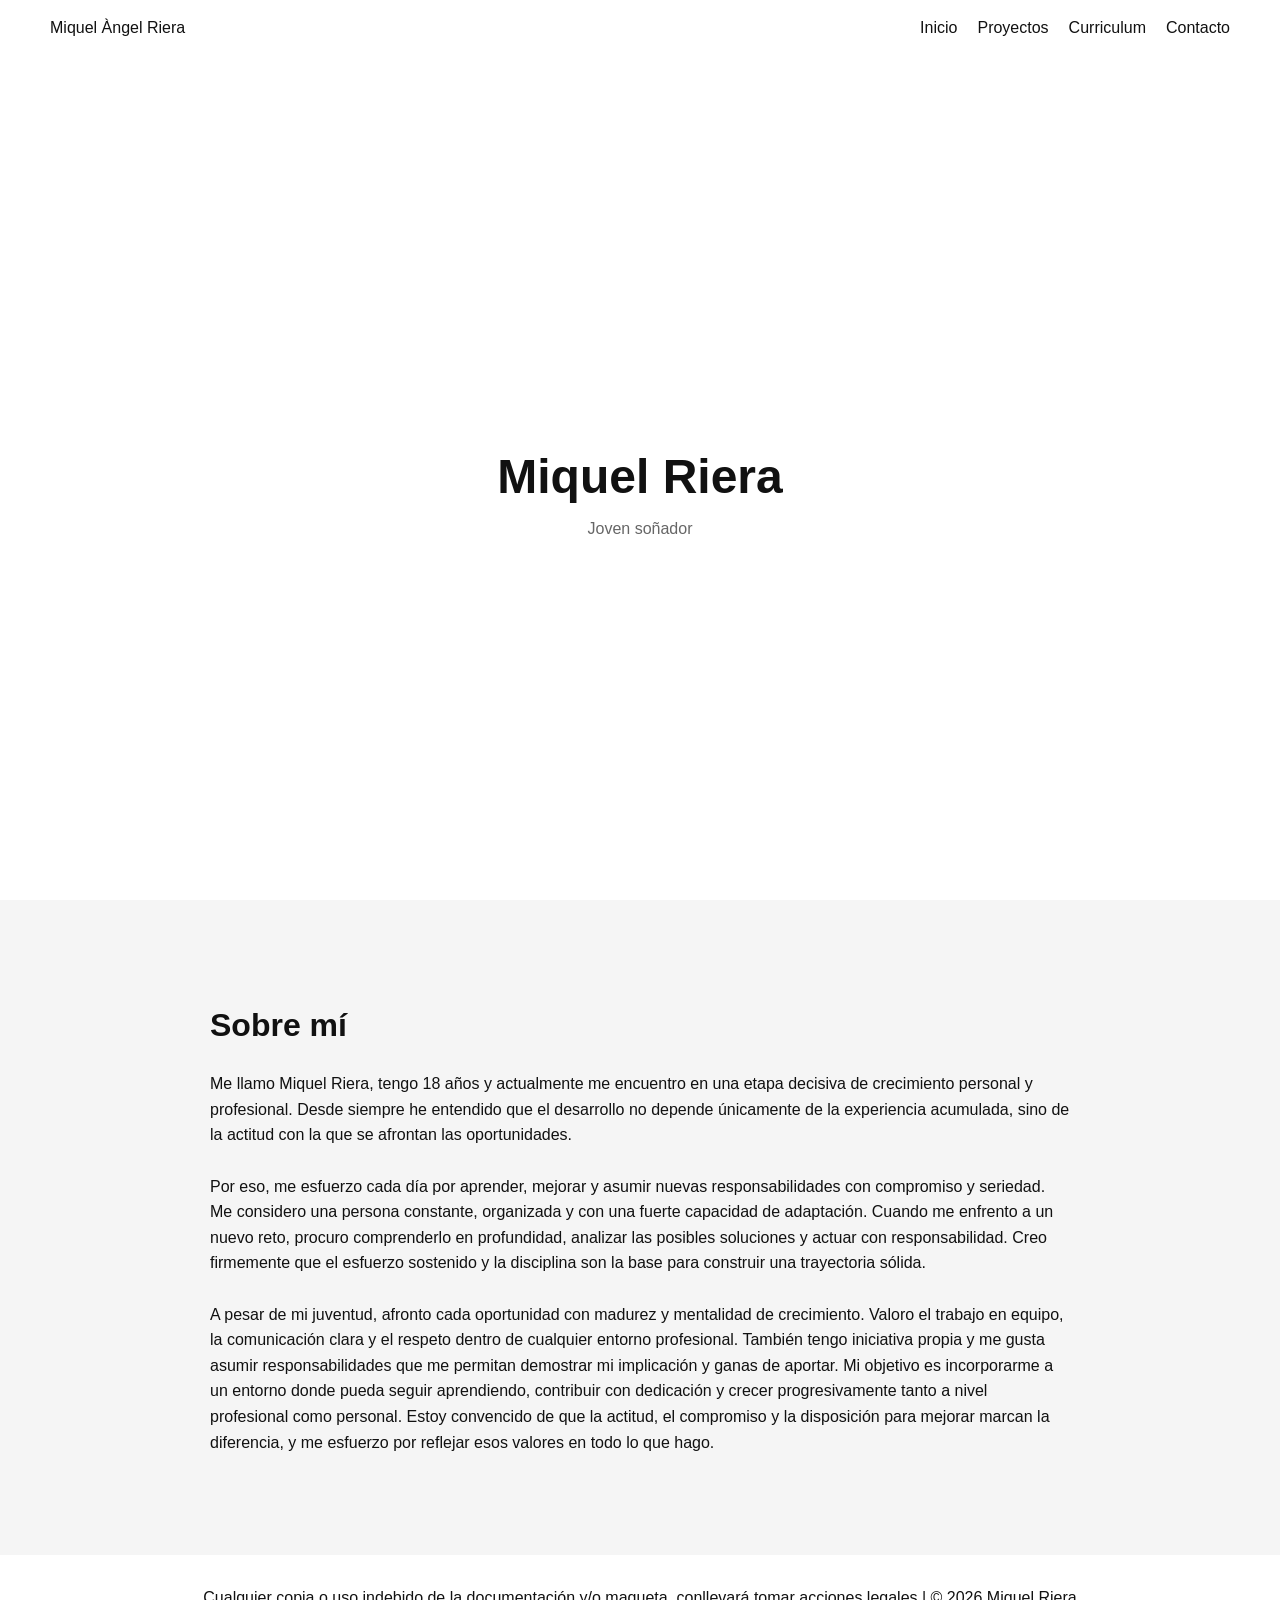
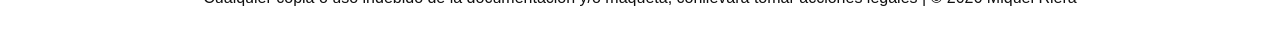
==== commit 39163b52: "-Cap-" ====
--- a/index.html
+++ b/index.html
@@ -19,7 +19,7 @@
 </nav>
 
 <header class="small-header">
-    <img src="assets/logo.ico" alt="Tu Foto">
+<!--   <img src="assets/logo.ico" alt="Tu Foto"> -->  
     <h1>Miquel Riera</h1>
     <p class="subtitle">Joven soñador</p>
 </header>
